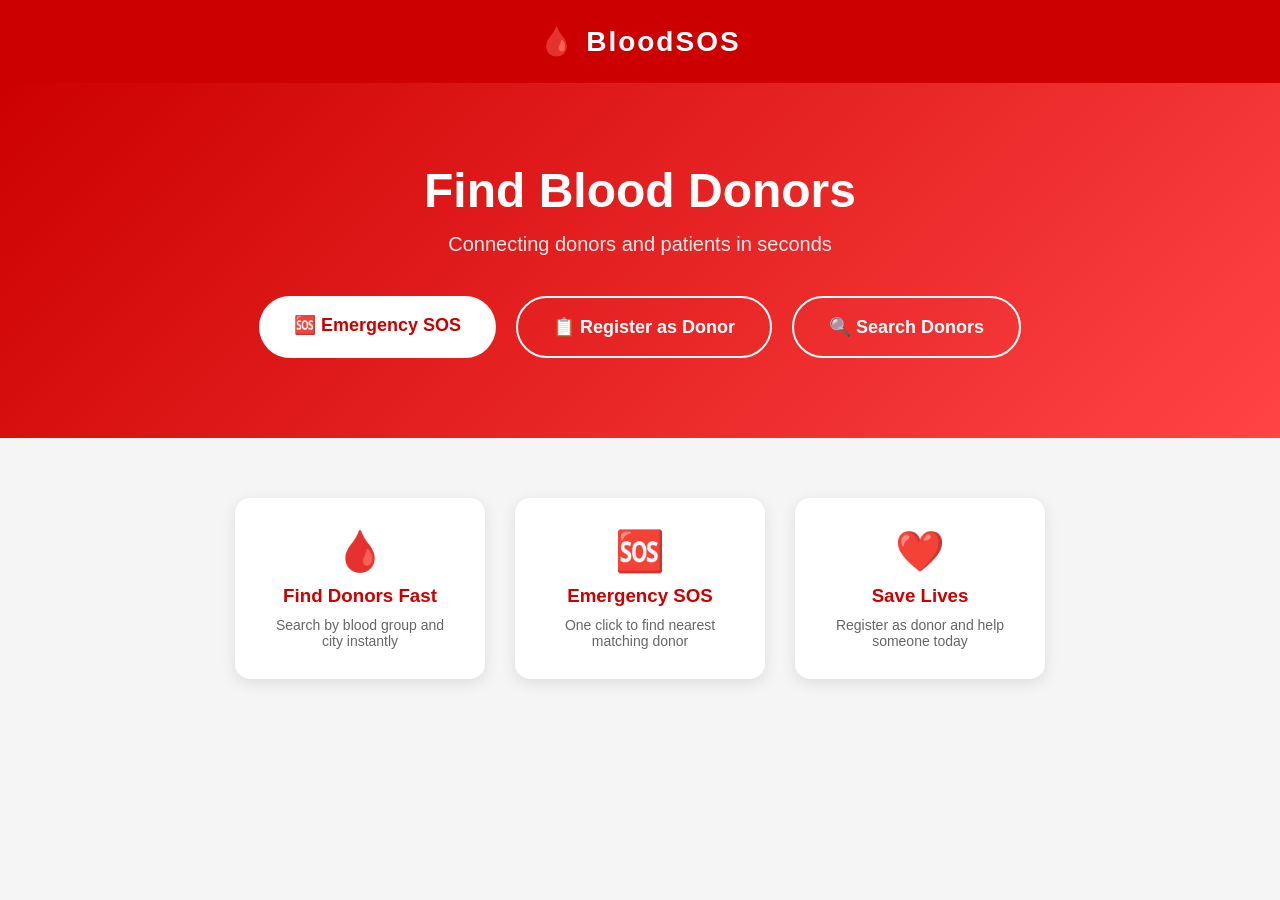
==== index.html @ bf547952 "first commit - BloodSOS app" ====
<!DOCTYPE html>
<html lang="en">
<head>
  <meta charset="UTF-8">
  <meta name="viewport" content="width=device-width, initial-scale=1.0">
  <title>BloodSOS - Emergency Blood Finder</title>
  <link rel="stylesheet" href="style.css">
</head>
<body>

  <!-- Navbar -->
  <nav class="navbar">
    🩸 BloodSOS
  </nav>

  <!-- Hero Section -->
  <div class="hero">
    <h1>Find Blood Donors</h1>
    <p>Connecting donors and patients in seconds</p>

    <!-- 3 Main Buttons -->
    <div class="btn-container">

      <a href="sos.html" class="btn-sos">
        🆘 Emergency SOS
      </a>

      <a href="register.html" class="btn-register">
        📋 Register as Donor
      </a>

      <a href="search.html" class="btn-search">
        🔍 Search Donors
      </a>

    </div>
  </div>

  <!-- Info Section -->
  <div class="info-section">
    <div class="info-card">
      <h2>🩸</h2>
      <h3>Find Donors Fast</h3>
      <p>Search by blood group and city instantly</p>
    </div>
    <div class="info-card">
      <h2>🆘</h2>
      <h3>Emergency SOS</h3>
      <p>One click to find nearest matching donor</p>
    </div>
    <div class="info-card">
      <h2>❤️</h2>
      <h3>Save Lives</h3>
      <p>Register as donor and help someone today</p>
    </div>
  </div>

</body>
</html>
---- style.css ----
* {
  margin: 0;
  padding: 0;
  box-sizing: border-box;
  font-family: 'Segoe UI', sans-serif;
}

body {
  background: #f5f5f5;
}

/* Navbar */
.navbar {
  background: #cc0000;
  color: white;
  padding: 25px 30px;
  font-size: 28px;
  font-weight: bold;
  text-align: center;
  letter-spacing: 2px;
}

/* Hero Section */
.hero {
  background: linear-gradient(135deg, #cc0000, #ff4444);
  color: white;
  text-align: center;
  padding: 80px 20px;
}

.hero h1 {
  font-size: 48px;
  margin-bottom: 15px;
}

.hero p {
  font-size: 20px;
  margin-bottom: 40px;
  opacity: 0.9;
}

/* Buttons */
.btn-container {
  display: flex;
  justify-content: center;
  gap: 20px;
  flex-wrap: wrap;
}

.btn-sos {
  background: white;
  color: #cc0000;
  padding: 18px 35px;
  border-radius: 50px;
  text-decoration: none;
  font-size: 18px;
  font-weight: bold;
  animation: pulse 1.5s infinite;
}

.btn-register {
  background: transparent;
  color: white;
  border: 2px solid white;
  padding: 18px 35px;
  border-radius: 50px;
  text-decoration: none;
  font-size: 18px;
  font-weight: bold;
}

.btn-search {
  background: transparent;
  color: white;
  border: 2px solid white;
  padding: 18px 35px;
  border-radius: 50px;
  text-decoration: none;
  font-size: 18px;
  font-weight: bold;
}

.btn-register:hover, .btn-search:hover {
  background: white;
  color: #cc0000;
}

/* Pulse Animation for SOS */
@keyframes pulse {
  0% { transform: scale(1); }
  50% { transform: scale(1.05); }
  100% { transform: scale(1); }
}

/* Info Section */
.info-section {
  display: flex;
  justify-content: center;
  gap: 30px;
  padding: 60px 20px;
  flex-wrap: wrap;
}

.info-card {
  background: white;
  border-radius: 15px;
  padding: 30px;
  text-align: center;
  width: 250px;
  box-shadow: 0 4px 15px rgba(0,0,0,0.1);
}

.info-card h2 {
  font-size: 40px;
  margin-bottom: 10px;
}

.info-card h3 {
  color: #cc0000;
  margin-bottom: 10px;
}

.info-card p {
  color: #666;
  font-size: 14px;
}

/* Form Styles */
.form-container {
  max-width: 500px;
  margin: 50px auto;
  background: white;
  padding: 40px;
  border-radius: 15px;
  box-shadow: 0 4px 15px rgba(0,0,0,0.1);
}

.form-container h2 {
  text-align: center;
  color: #cc0000;
  margin-bottom: 30px;
  font-size: 28px;
}

.form-group {
  margin-bottom: 20px;
}

.form-group label {
  display: block;
  margin-bottom: 8px;
  font-weight: bold;
  color: #333;
}

.form-group input,
.form-group select {
  width: 100%;
  padding: 12px;
  border: 2px solid #ddd;
  border-radius: 8px;
  font-size: 16px;
  outline: none;
}

.form-group input:focus,
.form-group select:focus {
  border-color: #cc0000;
}

.submit-btn {
  width: 100%;
  padding: 15px;
  background: #cc0000;
  color: white;
  border: none;
  border-radius: 8px;
  font-size: 18px;
  cursor: pointer;
  font-weight: bold;
}

.submit-btn:hover {
  background: #aa0000;
}

/* Donor Card */
.donor-card {
  background: white;
  border-left: 5px solid #cc0000;
  padding: 20px;
  margin: 15px 0;
  border-radius: 8px;
  box-shadow: 0 2px 8px rgba(0,0,0,0.1);
}

.donor-card h3 {
  color: #cc0000;
  margin-bottom: 5px;
}

.donor-card a {
  display: inline-block;
  margin-top: 10px;
  background: #cc0000;
  color: white;
  padding: 8px 20px;
  border-radius: 5px;
  text-decoration: none;
}

/* Back to Home Button */
.back-btn {
  display: block;
  text-align: center;
  margin-top: 15px;
  padding: 15px;
  background: #cc0000;
  color: white;
  border-radius: 8px;
  text-decoration: none;
  font-size: 16px;
  font-weight: bold;
  transition: background 0.3s;
}

.back-btn:hover {
  background: #111;
}

.footer {
  text-align: center;
  padding: 30px;
  color: #888;
  font-size: 14px;
  margin-top: 40px;
  border-top: 1px solid #ddd;
}

/* Toggle Edit Button */
.toggle-edit-btn {
  width: 100%;
  padding: 12px;
  background: white;
  color: #cc0000;
  border: 2px solid #cc0000;
  border-radius: 8px;
  font-size: 15px;
  font-weight: bold;
  cursor: pointer;
  margin-top: 10px;
  transition: all 0.3s;
}

.toggle-edit-btn:hover {
  background: #cc0000;
  color: white;
}
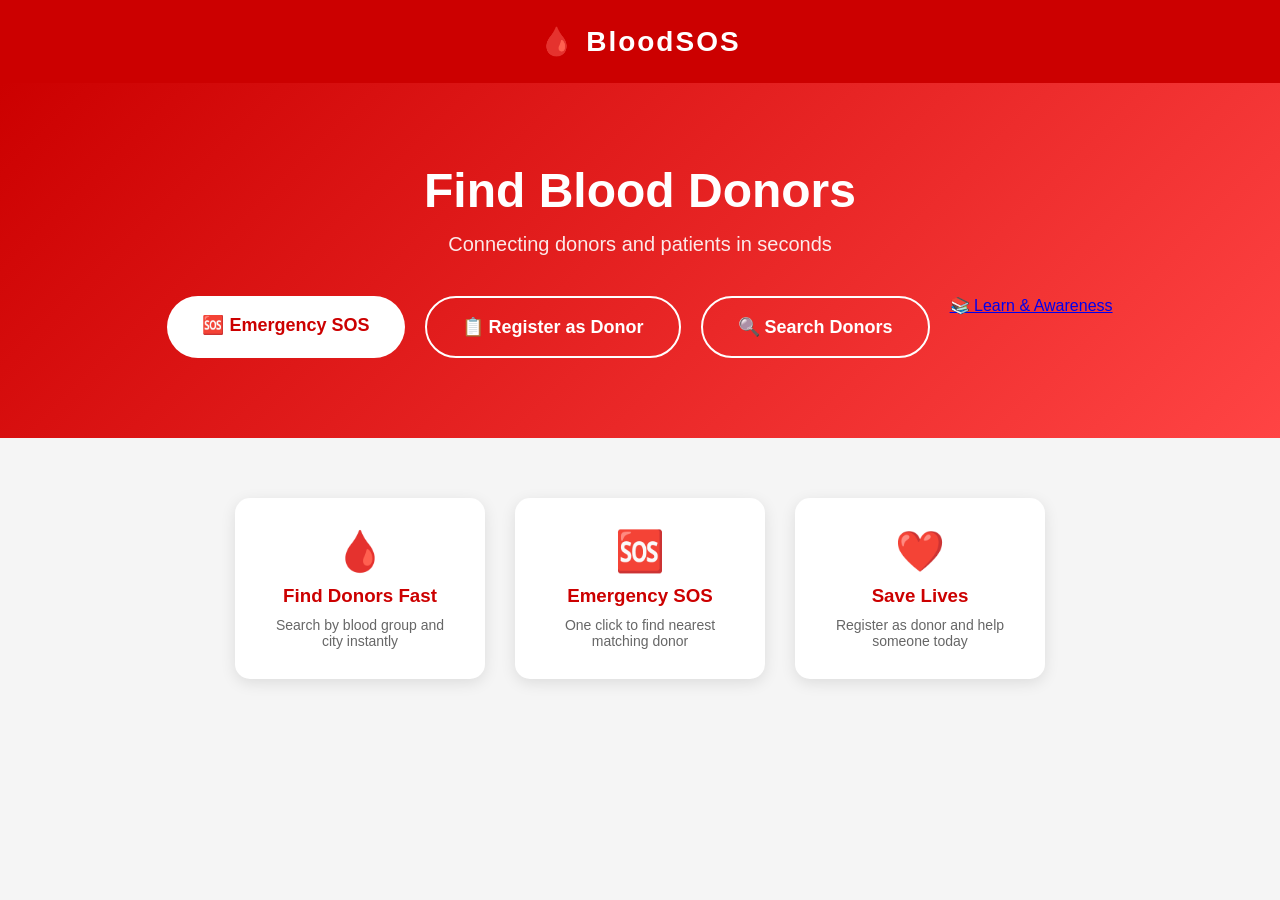
==== commit 4d4ced99: "add education and awareness page" ====
--- a/index.html
+++ b/index.html
@@ -33,6 +33,8 @@
         🔍 Search Donors
       </a>
 
+      <a href="education.html" class="btn">📚 Learn & Awareness</a>
+
     </div>
   </div>
 
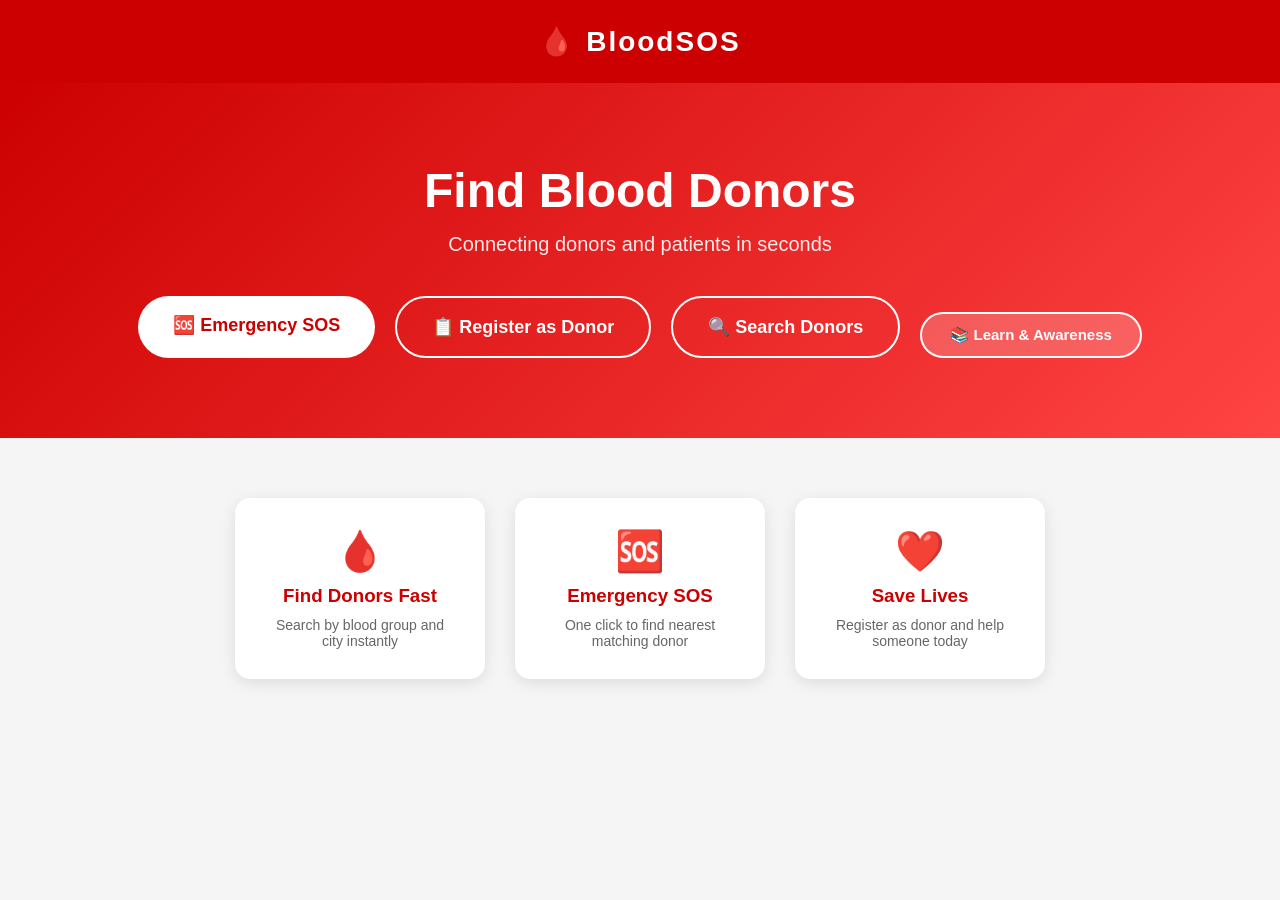
==== commit 12f6f0c3: "fix education button with proper CSS class" ====
--- a/index.html
+++ b/index.html
@@ -33,8 +33,7 @@
         🔍 Search Donors
       </a>
 
-      <a href="education.html" class="btn">📚 Learn & Awareness</a>
-
+      <a href="education.html" class="btn-outline-white">📚 Learn & Awareness</a>
     </div>
   </div>
 
--- a/style.css
+++ b/style.css
@@ -255,4 +255,21 @@
 .toggle-edit-btn:hover {
   background: #cc0000;
   color: white;
+}
+
+.btn-outline-white {
+  display: inline-block;
+  margin-top: 16px;
+  background: rgba(255,255,255,0.2);
+  color: white;
+  border: 2px solid white;
+  padding: 12px 28px;
+  border-radius: 50px;
+  text-decoration: none;
+  font-size: 15px;
+  font-weight: 600;
+}
+.btn-outline-white:hover {
+  background: white;
+  color: #d92b3a;
 }
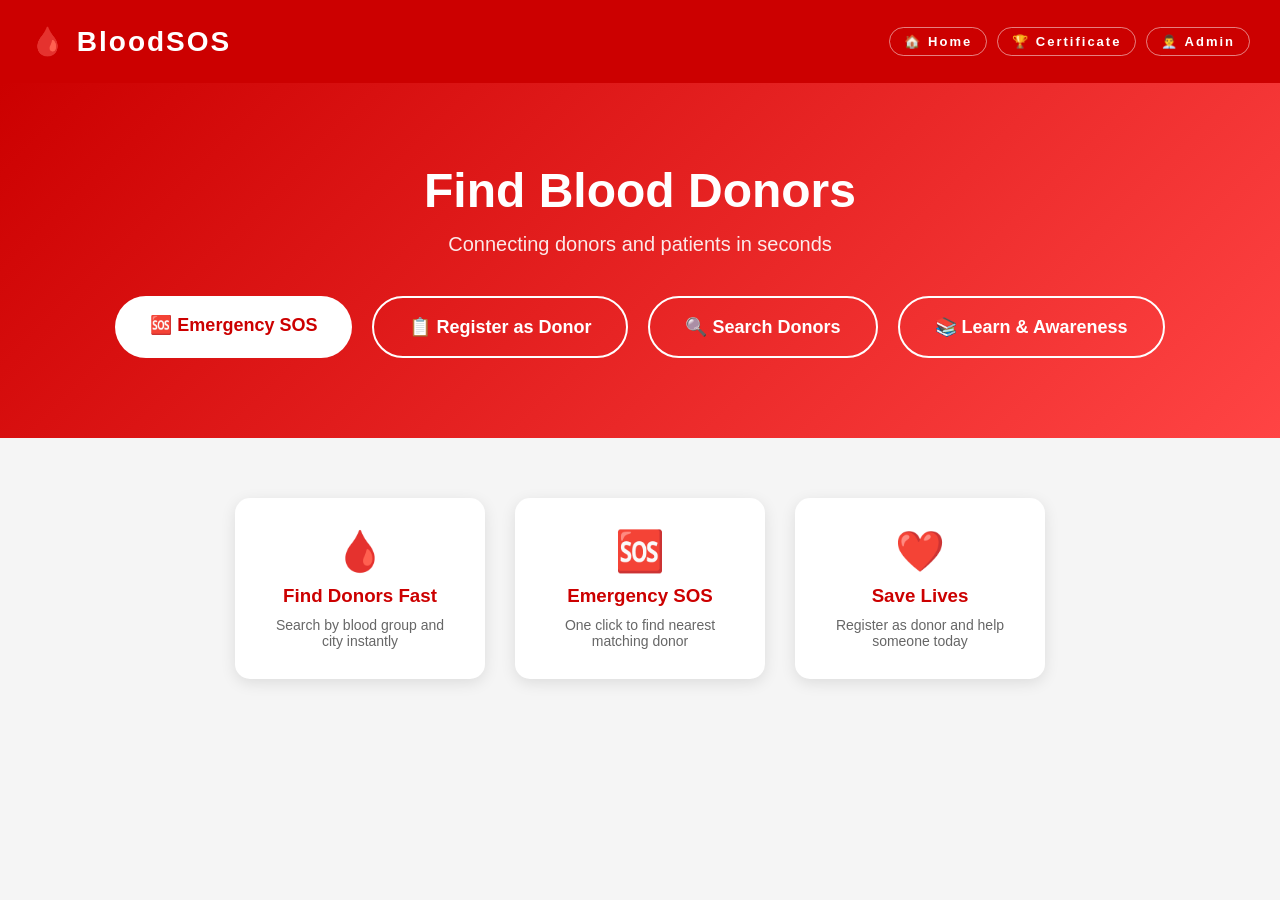
==== commit 11d6d7ab: "feat: add Home, Certificate, Admin navbar buttons" ====
--- a/index.html
+++ b/index.html
@@ -11,6 +11,11 @@
   <!-- Navbar -->
   <nav class="navbar">
     🩸 BloodSOS
+    <div class="navbar-links">
+      <a href="index.html" class="nav-link">🏠 Home</a>
+      <a href="certificate.html" class="nav-link">🏆 Certificate</a>
+      <a href="admin.html" class="nav-link">👨‍💼 Admin</a>
+    </div>
   </nav>
 
   <!-- Hero Section -->
--- a/style.css
+++ b/style.css
@@ -83,6 +83,24 @@
 .btn-register:hover, .btn-search:hover {
   background: white;
   color: #cc0000;
+}
+
+.btn-outline-white {
+  display: inline-block;
+  margin-top: 0;
+  background: transparent;
+  color: white;
+  border: 2px solid white;
+  padding: 18px 35px;
+  border-radius: 50px;
+  text-decoration: none;
+  font-size: 18px;
+  font-weight: bold;
+}
+
+.btn-outline-white:hover {
+  background: white;
+  color: #d92b3a;
 }
 
 /* Pulse Animation for SOS */
@@ -257,19 +275,296 @@
   color: white;
 }
 
-.btn-outline-white {
+/* ── CERTIFICATE PAGE ── */
+.cert-container {
+  max-width: 520px;
+  margin: 40px auto;
+  padding: 0 20px;
+}
+
+.cert-form {
+  background: white;
+  border-radius: 16px;
+  padding: 32px;
+  border: 1px solid #e8e2de;
+  margin-bottom: 28px;
+}
+
+.cert-form h2 {
+  color: #d92b3a;
+  font-size: 22px;
+  margin-bottom: 6px;
+  text-align: center;
+}
+
+.cert-form p {
+  color: #888;
+  font-size: 13px;
+  text-align: center;
+  margin-bottom: 24px;
+}
+
+.cert-preview-wrap {
+  display: none;
+  margin-bottom: 28px;
+}
+
+#certificate {
+  background: white;
+  border: 12px solid #d92b3a;
+  border-radius: 12px;
+  padding: 40px 36px;
+  text-align: center;
+  position: relative;
+  font-family: Georgia, serif;
+  box-shadow: 0 8px 32px rgba(0,0,0,0.12);
+}
+
+#certificate::before {
+  content: '';
+  position: absolute;
+  inset: 6px;
+  border: 2px solid #ffd6d9;
+  border-radius: 6px;
+  pointer-events: none;
+}
+
+.cert-logo {
+  font-size: 42px;
+  margin-bottom: 4px;
+}
+
+.cert-brand {
+  font-size: 22px;
+  font-weight: 800;
+  color: #d92b3a;
+  font-family: 'Segoe UI', sans-serif;
+  letter-spacing: 1px;
+  margin-bottom: 20px;
+}
+
+.cert-title {
+  font-size: 13px;
+  text-transform: uppercase;
+  letter-spacing: 3px;
+  color: #888;
+  margin-bottom: 8px;
+}
+
+.cert-heading {
+  font-size: 28px;
+  font-weight: 700;
+  color: #1a1210;
+  margin-bottom: 20px;
+  line-height: 1.2;
+}
+
+.cert-presented {
+  font-size: 13px;
+  color: #888;
+  margin-bottom: 8px;
+  font-style: italic;
+}
+
+.cert-name {
+  font-size: 34px;
+  font-weight: 700;
+  color: #d92b3a;
+  border-bottom: 2px solid #ffd6d9;
+  padding-bottom: 8px;
+  margin-bottom: 20px;
+  font-family: Georgia, serif;
+}
+
+.cert-body {
+  font-size: 14px;
+  color: #444;
+  line-height: 1.7;
+  margin-bottom: 20px;
+  max-width: 340px;
+  margin-left: auto;
+  margin-right: auto;
+}
+
+.cert-body strong {
+  color: #d92b3a;
+}
+
+.cert-badge {
   display: inline-block;
+  background: #fff0f1;
+  border: 2px solid #d92b3a;
+  color: #d92b3a;
+  padding: 8px 24px;
+  border-radius: 30px;
+  font-size: 15px;
+  font-weight: 700;
+  margin-bottom: 24px;
+  font-family: 'Segoe UI', sans-serif;
+}
+
+.cert-footer {
+  display: flex;
+  justify-content: space-between;
+  align-items: flex-end;
+  margin-top: 24px;
+  padding-top: 16px;
+  border-top: 1px solid #f0ebe8;
+}
+
+.cert-sig {
+  text-align: center;
+}
+
+.cert-sig-line {
+  width: 100px;
+  border-bottom: 1.5px solid #333;
+  margin-bottom: 4px;
+}
+
+.cert-sig p {
+  font-size: 11px;
+  color: #888;
+}
+
+.cert-date-box {
+  text-align: center;
+}
+
+.cert-date-box .date-val {
+  font-size: 13px;
+  font-weight: 700;
+  color: #1a1210;
+}
+
+.cert-date-box p {
+  font-size: 11px;
+  color: #888;
+}
+
+.cert-watermark {
+  position: absolute;
+  bottom: 50px;
+  left: 50%;
+  transform: translateX(-50%);
+  font-size: 80px;
+  opacity: 0.04;
+  pointer-events: none;
+  font-weight: 900;
+  color: #d92b3a;
+  white-space: nowrap;
+}
+
+.cert-id {
+  font-size: 10px;
+  color: #ccc;
+  margin-top: 12px;
+}
+
+.download-btn {
+  width: 100%;
+  padding: 14px;
+  background: #d92b3a;
+  color: white;
+  border: none;
+  border-radius: 10px;
+  font-size: 16px;
+  font-weight: 700;
+  cursor: pointer;
   margin-top: 16px;
+  font-family: inherit;
+  transition: background 0.2s;
+}
+
+.download-btn:hover {
+  background: #a81e2a;
+}
+
+.share-row {
+  display: flex;
+  gap: 10px;
+  margin-top: 10px;
+}
+
+.share-btn {
+  flex: 1;
+  padding: 11px;
+  border-radius: 10px;
+  border: none;
+  font-size: 14px;
+  font-weight: 700;
+  cursor: pointer;
+  font-family: inherit;
+}
+
+.share-wa {
+  background: #25d366;
+  color: white;
+}
+
+.back-link {
+  display: block;
+  text-align: center;
+  margin-top: 16px;
+  color: #d92b3a;
+  font-size: 14px;
+  text-decoration: none;
+  font-weight: 600;
+}
+
+.cert-footer {
+  display: flex;
+  justify-content: center;
+  padding-top: 16px;
+  border-top: 1px dashed #e8e2de;
+}
+
+.cert-date-box {
+  text-align: center;
+}
+
+.cert-date-box p {
+  font-size: 11px;
+  color: #999;
+  margin-top: 4px;
+}
+
+.date-val {
+  font-size: 14px;
+  font-weight: 700;
+  color: #1a1210;
+}
+
+.navbar {
+  display: flex;
+  align-items: center;
+  justify-content: space-between;
+}
+
+.navbar-links {
+  display: flex;
+  gap: 10px;
+}
+
+.nav-link {
+  color: white;
+  text-decoration: none;
+  font-size: 13px;
+  font-weight: 600;
+  padding: 6px 14px;
+  border-radius: 20px;
+  border: 1.5px solid rgba(255,255,255,0.5);
+  transition: all 0.2s;
+}
+
+.nav-link:hover {
   background: rgba(255,255,255,0.2);
-  color: white;
-  border: 2px solid white;
-  padding: 12px 28px;
-  border-radius: 50px;
-  text-decoration: none;
-  font-size: 15px;
-  font-weight: 600;
-}
-.btn-outline-white:hover {
-  background: white;
-  color: #d92b3a;
+  border-color: white;
+}
+
+@media (max-width: 480px) {
+  .nav-link {
+    font-size: 11px;
+    padding: 5px 10px;
+  }
 }
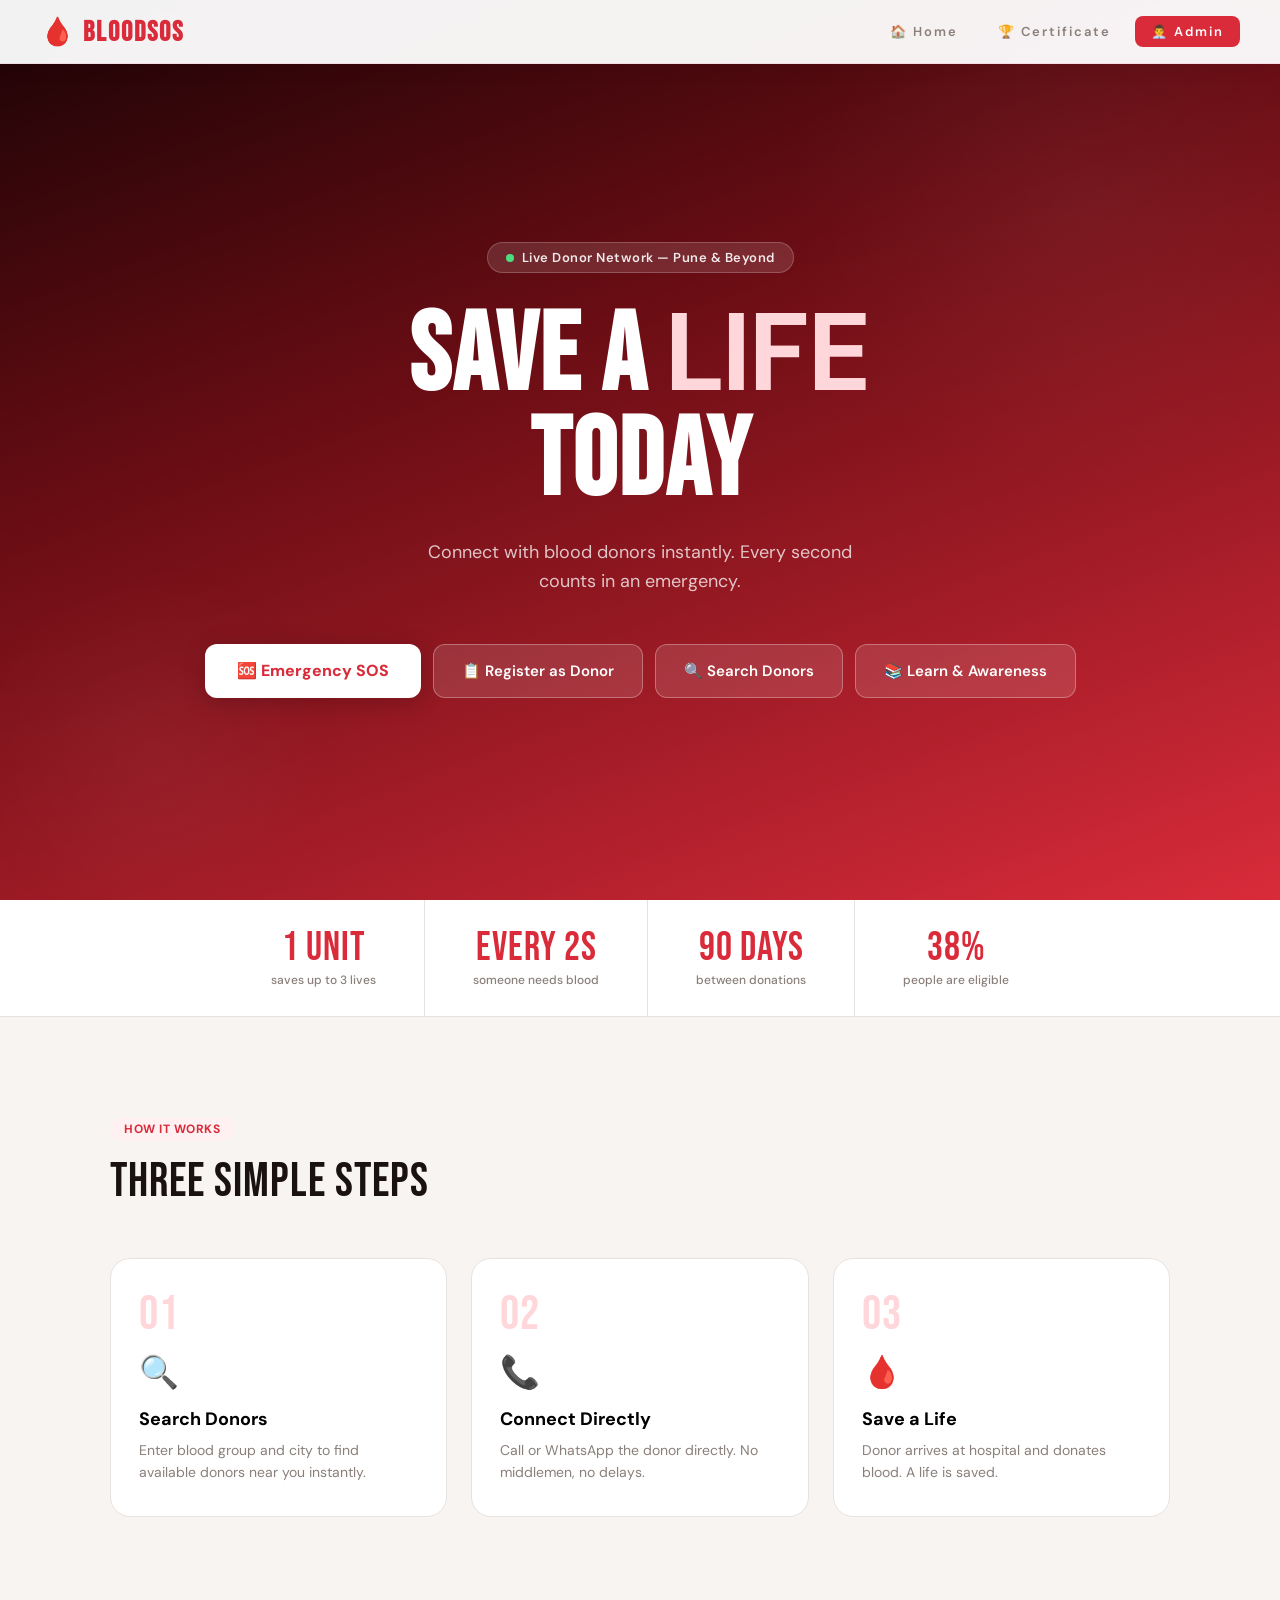
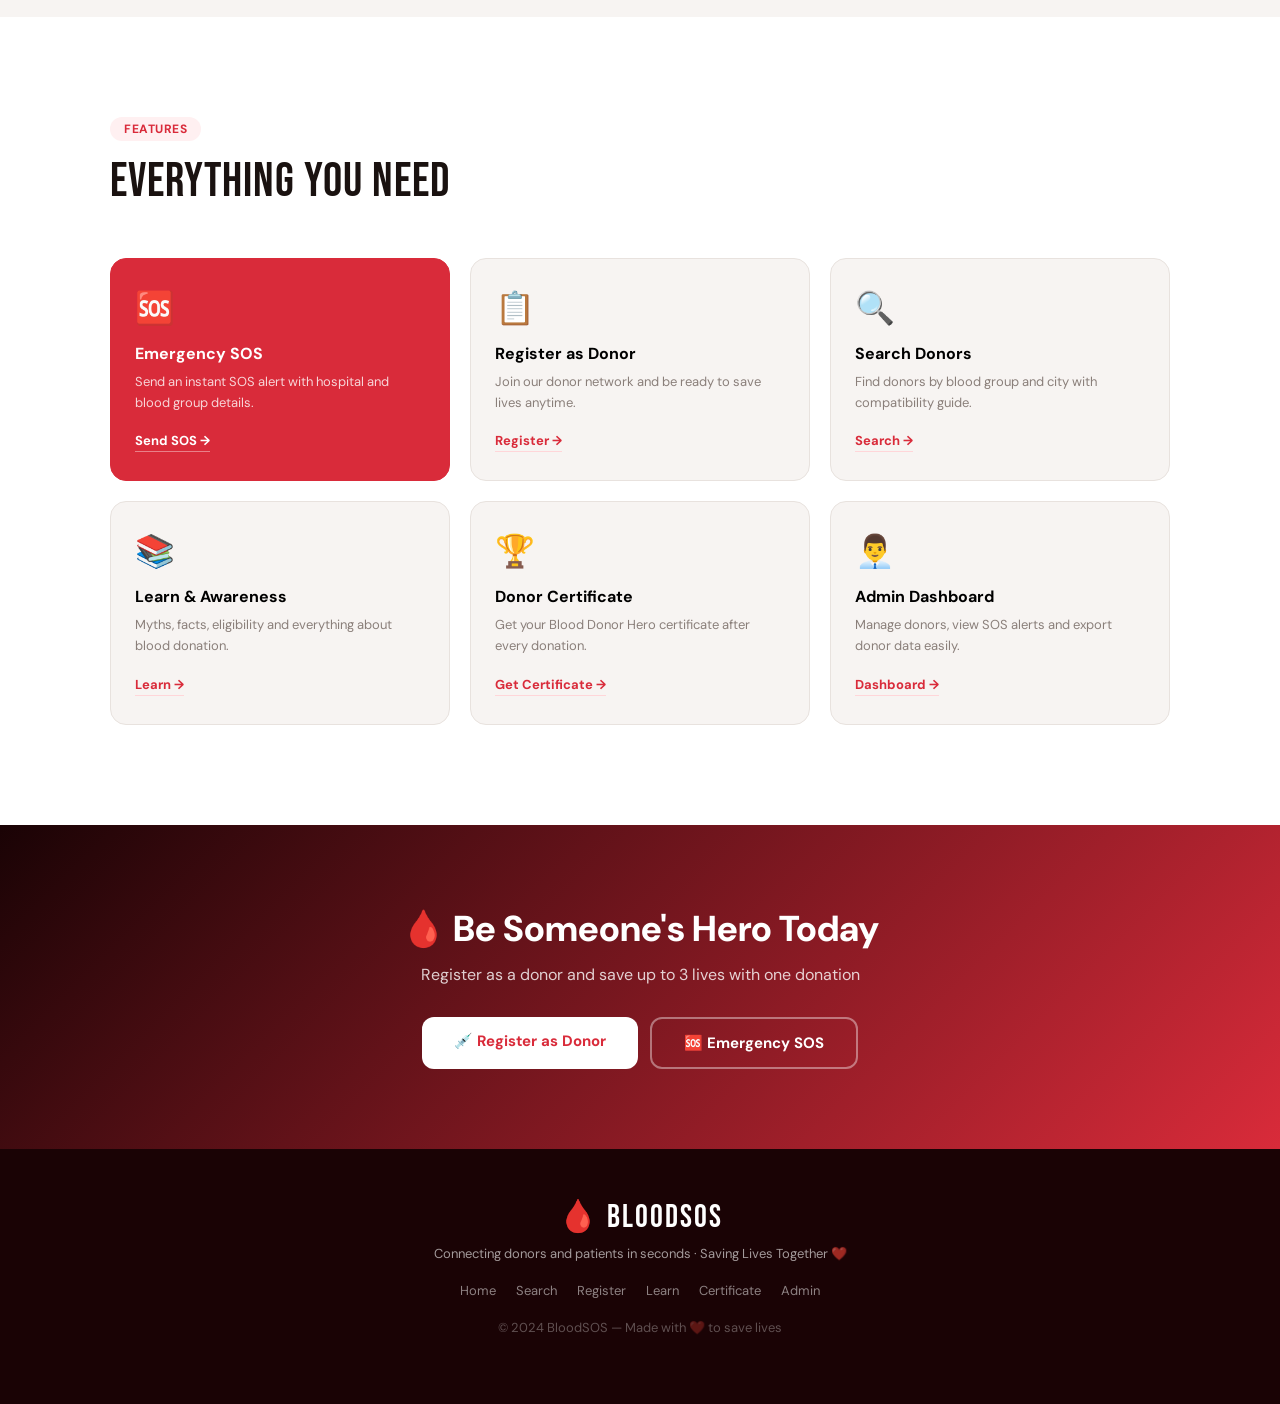
==== commit 3280c39e: "update style.css with new landing page styles" ====
--- a/index.html
+++ b/index.html
@@ -5,61 +5,153 @@
   <meta name="viewport" content="width=device-width, initial-scale=1.0">
   <title>BloodSOS - Emergency Blood Finder</title>
   <link rel="stylesheet" href="style.css">
+  <link href="https://fonts.googleapis.com/css2?family=Bebas+Neue&family=DM+Sans:wght@300;400;500;600;700&display=swap" rel="stylesheet">
 </head>
 <body>
 
-  <!-- Navbar -->
+  <!-- NAVBAR -->
   <nav class="navbar">
-    🩸 BloodSOS
+    <div class="navbar-brand">🩸 BloodSOS</div>
     <div class="navbar-links">
       <a href="index.html" class="nav-link">🏠 Home</a>
       <a href="certificate.html" class="nav-link">🏆 Certificate</a>
-      <a href="admin.html" class="nav-link">👨‍💼 Admin</a>
+      <a href="admin.html" class="nav-link admin">👨‍💼 Admin</a>
     </div>
   </nav>
 
-  <!-- Hero Section -->
+  <!-- HERO -->
   <div class="hero">
-    <h1>Find Blood Donors</h1>
-    <p>Connecting donors and patients in seconds</p>
-
-    <!-- 3 Main Buttons -->
+    <div class="hero-tag"><span></span> Live Donor Network — Pune & Beyond</div>
+    <h1>SAVE A <span>LIFE</span><br>TODAY</h1>
+    <p class="hero-sub">Connect with blood donors instantly. Every second counts in an emergency.</p>
     <div class="btn-container">
-
-      <a href="sos.html" class="btn-sos">
-        🆘 Emergency SOS
-      </a>
-
-      <a href="register.html" class="btn-register">
-        📋 Register as Donor
-      </a>
-
-      <a href="search.html" class="btn-search">
-        🔍 Search Donors
-      </a>
-
+      <a href="sos.html" class="btn-sos">🆘 Emergency SOS</a>
+      <a href="register.html" class="btn-register">📋 Register as Donor</a>
+      <a href="search.html" class="btn-search">🔍 Search Donors</a>
       <a href="education.html" class="btn-outline-white">📚 Learn & Awareness</a>
     </div>
   </div>
 
-  <!-- Info Section -->
-  <div class="info-section">
-    <div class="info-card">
-      <h2>🩸</h2>
-      <h3>Find Donors Fast</h3>
-      <p>Search by blood group and city instantly</p>
+  <!-- STATS BAR -->
+  <div class="stats-bar">
+    <div class="stat-item">
+      <div class="stat-num">1 Unit</div>
+      <div class="stat-lbl">saves up to 3 lives</div>
     </div>
-    <div class="info-card">
-      <h2>🆘</h2>
-      <h3>Emergency SOS</h3>
-      <p>One click to find nearest matching donor</p>
+    <div class="stat-item">
+      <div class="stat-num">Every 2s</div>
+      <div class="stat-lbl">someone needs blood</div>
     </div>
-    <div class="info-card">
-      <h2>❤️</h2>
-      <h3>Save Lives</h3>
-      <p>Register as donor and help someone today</p>
+    <div class="stat-item">
+      <div class="stat-num">90 Days</div>
+      <div class="stat-lbl">between donations</div>
+    </div>
+    <div class="stat-item">
+      <div class="stat-num">38%</div>
+      <div class="stat-lbl">people are eligible</div>
     </div>
   </div>
 
+  <!-- HOW IT WORKS -->
+  <div class="how-section">
+    <div class="section">
+      <div class="section-tag">How It Works</div>
+      <div class="section-title">THREE SIMPLE STEPS</div>
+      <div class="steps-grid">
+        <div class="step-card">
+          <div class="step-num">01</div>
+          <div class="step-icon">🔍</div>
+          <h3>Search Donors</h3>
+          <p>Enter blood group and city to find available donors near you instantly.</p>
+        </div>
+        <div class="step-card">
+          <div class="step-num">02</div>
+          <div class="step-icon">📞</div>
+          <h3>Connect Directly</h3>
+          <p>Call or WhatsApp the donor directly. No middlemen, no delays.</p>
+        </div>
+        <div class="step-card">
+          <div class="step-num">03</div>
+          <div class="step-icon">🩸</div>
+          <h3>Save a Life</h3>
+          <p>Donor arrives at hospital and donates blood. A life is saved.</p>
+        </div>
+      </div>
+    </div>
+  </div>
+
+  <!-- FEATURES -->
+  <div class="features-section">
+    <div class="section">
+      <div class="section-tag">Features</div>
+      <div class="section-title">EVERYTHING YOU NEED</div>
+      <div class="features-grid">
+        <div class="feature-card red">
+          <div class="feature-icon">🆘</div>
+          <h3>Emergency SOS</h3>
+          <p>Send an instant SOS alert with hospital and blood group details.</p>
+          <a href="sos.html" class="feature-link">Send SOS →</a>
+        </div>
+        <div class="feature-card">
+          <div class="feature-icon">📋</div>
+          <h3>Register as Donor</h3>
+          <p>Join our donor network and be ready to save lives anytime.</p>
+          <a href="register.html" class="feature-link">Register →</a>
+        </div>
+        <div class="feature-card">
+          <div class="feature-icon">🔍</div>
+          <h3>Search Donors</h3>
+          <p>Find donors by blood group and city with compatibility guide.</p>
+          <a href="search.html" class="feature-link">Search →</a>
+        </div>
+        <div class="feature-card">
+          <div class="feature-icon">📚</div>
+          <h3>Learn & Awareness</h3>
+          <p>Myths, facts, eligibility and everything about blood donation.</p>
+          <a href="education.html" class="feature-link">Learn →</a>
+        </div>
+        <div class="feature-card">
+          <div class="feature-icon">🏆</div>
+          <h3>Donor Certificate</h3>
+          <p>Get your Blood Donor Hero certificate after every donation.</p>
+          <a href="certificate.html" class="feature-link">Get Certificate →</a>
+        </div>
+        <div class="feature-card">
+          <div class="feature-icon">👨‍💼</div>
+          <h3>Admin Dashboard</h3>
+          <p>Manage donors, view SOS alerts and export donor data easily.</p>
+          <a href="admin.html" class="feature-link">Dashboard →</a>
+        </div>
+      </div>
+    </div>
+  </div>
+
+  <!-- CTA -->
+  <div class="cta-section">
+    <div class="cta-inner">
+      <h2>🩸 Be Someone's Hero Today</h2>
+      <p>Register as a donor and save up to 3 lives with one donation</p>
+      <div class="cta-btns">
+        <a href="register.html" class="cta-btn-white">💉 Register as Donor</a>
+        <a href="sos.html" class="cta-btn-outline">🆘 Emergency SOS</a>
+      </div>
+    </div>
+  </div>
+
+  <!-- FOOTER -->
+  <footer class="main-footer">
+    <div class="footer-brand">🩸 BloodSOS</div>
+    <p>Connecting donors and patients in seconds · Saving Lives Together ❤️</p>
+    <div class="footer-links">
+      <a href="index.html">Home</a>
+      <a href="search.html">Search</a>
+      <a href="register.html">Register</a>
+      <a href="education.html">Learn</a>
+      <a href="certificate.html">Certificate</a>
+      <a href="admin.html">Admin</a>
+    </div>
+    <p class="footer-copy">© 2024 BloodSOS — Made with ❤️ to save lives</p>
+  </footer>
+
 </body>
 </html>
--- a/style.css
+++ b/style.css
@@ -2,151 +2,550 @@
   margin: 0;
   padding: 0;
   box-sizing: border-box;
-  font-family: 'Segoe UI', sans-serif;
+  font-family: 'DM Sans', 'Segoe UI', sans-serif;
+}
+
+:root {
+  --red: #d92b3a;
+  --red-dark: #a81e2a;
+  --red-light: #fff0f1;
+  --red-mid: #ffd6d9;
+  --bg: #f7f4f2;
+  --border: #e8e2de;
+  --text: #1a1210;
+  --muted: #8a7f7a;
 }
 
 body {
   background: #f5f5f5;
-}
-
-/* Navbar */
+  overflow-x: hidden;
+}
+
+/* ── NAVBAR ── */
 .navbar {
-  background: #cc0000;
-  color: white;
-  padding: 25px 30px;
+  position: fixed;
+  top: 0;
+  left: 0;
+  right: 0;
+  z-index: 100;
+  display: flex;
+  align-items: center;
+  justify-content: space-between;
+  padding: 0 40px;
+  height: 64px;
+  background: rgba(255,255,255,0.95);
+  backdrop-filter: blur(12px);
+  border-bottom: 1px solid rgba(217,43,58,0.1);
+  box-shadow: 0 2px 20px rgba(0,0,0,0.06);
   font-size: 28px;
   font-weight: bold;
-  text-align: center;
   letter-spacing: 2px;
-}
-
-/* Hero Section */
+  color: var(--red);
+}
+
+.navbar-brand {
+  font-family: 'Bebas Neue', 'Segoe UI', sans-serif;
+  font-size: 28px;
+  letter-spacing: 2px;
+  color: var(--red);
+  display: flex;
+  align-items: center;
+  gap: 8px;
+}
+
+.navbar-links {
+  display: flex;
+  align-items: center;
+  gap: 8px;
+}
+
+.nav-link {
+  padding: 7px 16px;
+  border-radius: 8px;
+  text-decoration: none;
+  font-size: 13px;
+  font-weight: 600;
+  color: var(--muted);
+  transition: all 0.2s;
+  border: none;
+}
+
+.nav-link:hover {
+  background: var(--red-light);
+  color: var(--red);
+}
+
+.nav-link.admin {
+  background: var(--red);
+  color: white;
+}
+
+.nav-link.admin:hover {
+  background: var(--red-dark);
+  color: white;
+}
+
+/* ── HERO ── */
 .hero {
-  background: linear-gradient(135deg, #cc0000, #ff4444);
-  color: white;
-  text-align: center;
-  padding: 80px 20px;
+  min-height: 100vh;
+  background: linear-gradient(160deg, #1a0305 0%, #6b0d14 40%, #d92b3a 100%);
+  display: flex;
+  flex-direction: column;
+  align-items: center;
+  justify-content: center;
+  text-align: center;
+  padding: 100px 20px 60px;
+  position: relative;
+  overflow: hidden;
+}
+
+.hero::before {
+  content: '';
+  position: absolute;
+  width: 600px;
+  height: 600px;
+  background: radial-gradient(circle, rgba(255,255,255,0.04) 0%, transparent 70%);
+  top: -100px;
+  right: -100px;
+  border-radius: 50%;
+  animation: float 8s ease-in-out infinite;
+}
+
+.hero::after {
+  content: '';
+  position: absolute;
+  width: 400px;
+  height: 400px;
+  background: radial-gradient(circle, rgba(255,255,255,0.03) 0%, transparent 70%);
+  bottom: -50px;
+  left: -50px;
+  border-radius: 50%;
+  animation: float 6s ease-in-out infinite reverse;
+}
+
+@keyframes float {
+  0%, 100% { transform: translateY(0px) scale(1); }
+  50% { transform: translateY(-30px) scale(1.05); }
+}
+
+.hero-tag {
+  display: inline-flex;
+  align-items: center;
+  gap: 8px;
+  background: rgba(255,255,255,0.12);
+  color: rgba(255,255,255,0.9);
+  padding: 6px 18px;
+  border-radius: 30px;
+  font-size: 13px;
+  font-weight: 600;
+  border: 1px solid rgba(255,255,255,0.2);
+  margin-bottom: 28px;
+  letter-spacing: 0.5px;
+  animation: fadeUp 0.6s ease both;
+}
+
+.hero-tag span {
+  width: 8px;
+  height: 8px;
+  background: #4ade80;
+  border-radius: 50%;
+  animation: pulse-dot 1.5s infinite;
+  display: inline-block;
+}
+
+@keyframes pulse-dot {
+  0%, 100% { opacity: 1; transform: scale(1); }
+  50% { opacity: 0.6; transform: scale(1.3); }
 }
 
 .hero h1 {
-  font-size: 48px;
-  margin-bottom: 15px;
-}
-
-.hero p {
-  font-size: 20px;
-  margin-bottom: 40px;
-  opacity: 0.9;
-}
-
-/* Buttons */
+  font-family: 'Bebas Neue', 'Segoe UI', sans-serif;
+  font-size: clamp(56px, 10vw, 110px);
+  color: white;
+  line-height: 0.95;
+  letter-spacing: 2px;
+  margin-bottom: 24px;
+  animation: fadeUp 0.7s ease 0.1s both;
+}
+
+.hero h1 span {
+  color: #ffd6d9;
+}
+
+.hero-sub {
+  font-size: 18px;
+  color: rgba(255,255,255,0.75);
+  max-width: 480px;
+  line-height: 1.6;
+  margin-bottom: 48px;
+  font-weight: 400;
+  animation: fadeUp 0.7s ease 0.2s both;
+}
+
+@keyframes fadeUp {
+  from { opacity: 0; transform: translateY(24px); }
+  to { opacity: 1; transform: translateY(0); }
+}
+
+/* ── HERO BUTTONS ── */
 .btn-container {
   display: flex;
+  flex-wrap: wrap;
   justify-content: center;
-  gap: 20px;
-  flex-wrap: wrap;
+  gap: 12px;
+  animation: fadeUp 0.7s ease 0.3s both;
 }
 
 .btn-sos {
+  display: inline-flex;
+  align-items: center;
+  gap: 8px;
   background: white;
-  color: #cc0000;
-  padding: 18px 35px;
-  border-radius: 50px;
+  color: var(--red);
+  padding: 16px 32px;
+  border-radius: 12px;
   text-decoration: none;
-  font-size: 18px;
-  font-weight: bold;
-  animation: pulse 1.5s infinite;
-}
-
-.btn-register {
-  background: transparent;
-  color: white;
-  border: 2px solid white;
-  padding: 18px 35px;
-  border-radius: 50px;
+  font-size: 16px;
+  font-weight: 800;
+  box-shadow: 0 4px 24px rgba(0,0,0,0.2);
+  animation: pulse-btn 2s infinite;
+  transition: transform 0.2s;
+}
+
+.btn-sos:hover {
+  transform: translateY(-2px);
+}
+
+@keyframes pulse-btn {
+  0%, 100% { box-shadow: 0 4px 24px rgba(0,0,0,0.2); }
+  50% { box-shadow: 0 4px 32px rgba(255,255,255,0.4); }
+}
+
+.btn-register,
+.btn-search,
+.btn-outline-white {
+  display: inline-flex;
+  align-items: center;
+  gap: 8px;
+  background: rgba(255,255,255,0.12);
+  color: white;
+  border: 1.5px solid rgba(255,255,255,0.3);
+  padding: 16px 28px;
+  border-radius: 12px;
   text-decoration: none;
-  font-size: 18px;
-  font-weight: bold;
-}
-
-.btn-search {
-  background: transparent;
-  color: white;
-  border: 2px solid white;
-  padding: 18px 35px;
-  border-radius: 50px;
-  text-decoration: none;
-  font-size: 18px;
-  font-weight: bold;
-}
-
-.btn-register:hover, .btn-search:hover {
+  font-size: 15px;
+  font-weight: 600;
+  transition: all 0.2s;
+  backdrop-filter: blur(8px);
+}
+
+.btn-register:hover,
+.btn-search:hover,
+.btn-outline-white:hover {
+  background: rgba(255,255,255,0.22);
+  border-color: rgba(255,255,255,0.6);
+  transform: translateY(-2px);
+}
+
+/* ── STATS BAR ── */
+.stats-bar {
   background: white;
-  color: #cc0000;
-}
-
-.btn-outline-white {
-  display: inline-block;
-  margin-top: 0;
-  background: transparent;
-  color: white;
-  border: 2px solid white;
-  padding: 18px 35px;
-  border-radius: 50px;
-  text-decoration: none;
-  font-size: 18px;
-  font-weight: bold;
-}
-
-.btn-outline-white:hover {
-  background: white;
-  color: #d92b3a;
-}
-
-/* Pulse Animation for SOS */
-@keyframes pulse {
-  0% { transform: scale(1); }
-  50% { transform: scale(1.05); }
-  100% { transform: scale(1); }
-}
-
-/* Info Section */
-.info-section {
   display: flex;
   justify-content: center;
-  gap: 30px;
-  padding: 60px 20px;
   flex-wrap: wrap;
-}
-
-.info-card {
+  border-bottom: 1px solid var(--border);
+  box-shadow: 0 4px 24px rgba(0,0,0,0.06);
+}
+
+.stat-item {
+  text-align: center;
+  padding: 28px 48px;
+  border-right: 1px solid var(--border);
+}
+
+.stat-item:last-child {
+  border-right: none;
+}
+
+.stat-num {
+  font-family: 'Bebas Neue', 'Segoe UI', sans-serif;
+  font-size: 40px;
+  color: var(--red);
+  letter-spacing: 1px;
+  line-height: 1;
+}
+
+.stat-lbl {
+  font-size: 12px;
+  color: var(--muted);
+  margin-top: 4px;
+  font-weight: 500;
+}
+
+/* ── HOW IT WORKS ── */
+.how-section {
+  background: var(--bg);
+  padding: 20px 0;
+}
+
+.section {
+  padding: 80px 20px;
+  max-width: 1100px;
+  margin: 0 auto;
+}
+
+.section-tag {
+  display: inline-block;
+  background: var(--red-light);
+  color: var(--red);
+  padding: 4px 14px;
+  border-radius: 20px;
+  font-size: 12px;
+  font-weight: 700;
+  letter-spacing: 0.5px;
+  margin-bottom: 12px;
+  text-transform: uppercase;
+}
+
+.section-title {
+  font-family: 'Bebas Neue', 'Segoe UI', sans-serif;
+  font-size: 48px;
+  letter-spacing: 1px;
+  margin-bottom: 48px;
+  color: var(--text);
+}
+
+.steps-grid {
+  display: grid;
+  grid-template-columns: repeat(3, 1fr);
+  gap: 24px;
+}
+
+.step-card {
   background: white;
-  border-radius: 15px;
-  padding: 30px;
-  text-align: center;
-  width: 250px;
-  box-shadow: 0 4px 15px rgba(0,0,0,0.1);
-}
-
-.info-card h2 {
-  font-size: 40px;
-  margin-bottom: 10px;
-}
-
-.info-card h3 {
-  color: #cc0000;
-  margin-bottom: 10px;
-}
-
-.info-card p {
-  color: #666;
+  border-radius: 20px;
+  padding: 32px 28px;
+  border: 1px solid var(--border);
+  transition: transform 0.2s, box-shadow 0.2s;
+}
+
+.step-card:hover {
+  transform: translateY(-4px);
+  box-shadow: 0 12px 32px rgba(0,0,0,0.08);
+}
+
+.step-num {
+  font-family: 'Bebas Neue', 'Segoe UI', sans-serif;
+  font-size: 48px;
+  color: var(--red-mid);
+  line-height: 1;
+  margin-bottom: 12px;
+  letter-spacing: 1px;
+}
+
+.step-icon {
+  font-size: 32px;
+  margin-bottom: 14px;
+}
+
+.step-card h3 {
+  font-size: 18px;
+  font-weight: 700;
+  margin-bottom: 8px;
+}
+
+.step-card p {
   font-size: 14px;
-}
-
-/* Form Styles */
+  color: var(--muted);
+  line-height: 1.6;
+}
+
+/* ── FEATURES ── */
+.features-section {
+  background: white;
+  padding: 20px 0;
+}
+
+.features-grid {
+  display: grid;
+  grid-template-columns: repeat(3, 1fr);
+  gap: 20px;
+}
+
+.feature-card {
+  background: var(--bg);
+  border-radius: 16px;
+  padding: 28px 24px;
+  border: 1px solid var(--border);
+  transition: transform 0.2s, box-shadow 0.2s;
+}
+
+.feature-card:hover {
+  transform: translateY(-3px);
+  box-shadow: 0 8px 24px rgba(0,0,0,0.08);
+}
+
+.feature-card.red {
+  background: var(--red);
+  color: white;
+  border-color: var(--red);
+}
+
+.feature-card.red p {
+  color: rgba(255,255,255,0.8);
+}
+
+.feature-card.red .feature-link {
+  color: white;
+  border-color: rgba(255,255,255,0.4);
+}
+
+.feature-icon {
+  font-size: 32px;
+  margin-bottom: 14px;
+}
+
+.feature-card h3 {
+  font-size: 16px;
+  font-weight: 700;
+  margin-bottom: 8px;
+}
+
+.feature-card p {
+  font-size: 13px;
+  color: var(--muted);
+  line-height: 1.6;
+  margin-bottom: 16px;
+}
+
+.feature-link {
+  display: inline-block;
+  font-size: 13px;
+  font-weight: 700;
+  color: var(--red);
+  text-decoration: none;
+  border-bottom: 1.5px solid var(--red-mid);
+  padding-bottom: 2px;
+  transition: border-color 0.2s;
+}
+
+.feature-link:hover {
+  border-color: var(--red);
+}
+
+/* ── CTA SECTION ── */
+.cta-section {
+  background: linear-gradient(135deg, #1a0305, #d92b3a);
+  padding: 80px 20px;
+  text-align: center;
+}
+
+.cta-inner {
+  max-width: 560px;
+  margin: 0 auto;
+}
+
+.cta-inner h2 {
+  font-size: 36px;
+  font-weight: 800;
+  color: white;
+  margin-bottom: 12px;
+}
+
+.cta-inner p {
+  color: rgba(255,255,255,0.8);
+  font-size: 16px;
+  margin-bottom: 32px;
+}
+
+.cta-btns {
+  display: flex;
+  gap: 12px;
+  justify-content: center;
+  flex-wrap: wrap;
+}
+
+.cta-btn-white {
+  padding: 14px 32px;
+  background: white;
+  color: var(--red);
+  border-radius: 12px;
+  text-decoration: none;
+  font-weight: 700;
+  font-size: 15px;
+  transition: transform 0.2s;
+}
+
+.cta-btn-white:hover {
+  transform: translateY(-2px);
+}
+
+.cta-btn-outline {
+  padding: 14px 32px;
+  background: transparent;
+  color: white;
+  border: 2px solid rgba(255,255,255,0.4);
+  border-radius: 12px;
+  text-decoration: none;
+  font-weight: 700;
+  font-size: 15px;
+  transition: all 0.2s;
+}
+
+.cta-btn-outline:hover {
+  background: rgba(255,255,255,0.1);
+  border-color: white;
+}
+
+/* ── MAIN FOOTER ── */
+.main-footer {
+  background: #1a0305;
+  color: rgba(255,255,255,0.6);
+  text-align: center;
+  padding: 48px 20px;
+}
+
+.footer-brand {
+  font-family: 'Bebas Neue', 'Segoe UI', sans-serif;
+  font-size: 32px;
+  color: white;
+  letter-spacing: 2px;
+  margin-bottom: 8px;
+}
+
+.main-footer p {
+  font-size: 13px;
+  margin-bottom: 20px;
+}
+
+.footer-links {
+  display: flex;
+  gap: 20px;
+  justify-content: center;
+  flex-wrap: wrap;
+  margin-bottom: 20px;
+}
+
+.footer-links a {
+  color: rgba(255,255,255,0.5);
+  text-decoration: none;
+  font-size: 13px;
+  transition: color 0.2s;
+}
+
+.footer-links a:hover {
+  color: white;
+}
+
+.footer-copy {
+  font-size: 12px;
+  color: rgba(255,255,255,0.3);
+}
+
+/* ── FORM PAGES ── */
 .form-container {
   max-width: 500px;
-  margin: 50px auto;
+  margin: 100px auto 50px;
   background: white;
   padding: 40px;
   border-radius: 15px;
@@ -202,7 +601,7 @@
   background: #aa0000;
 }
 
-/* Donor Card */
+/* ── DONOR CARD ── */
 .donor-card {
   background: white;
   border-left: 5px solid #cc0000;
@@ -227,7 +626,7 @@
   text-decoration: none;
 }
 
-/* Back to Home Button */
+/* ── BACK BUTTON ── */
 .back-btn {
   display: block;
   text-align: center;
@@ -246,6 +645,7 @@
   background: #111;
 }
 
+/* ── SIMPLE FOOTER ── */
 .footer {
   text-align: center;
   padding: 30px;
@@ -255,7 +655,7 @@
   border-top: 1px solid #ddd;
 }
 
-/* Toggle Edit Button */
+/* ── TOGGLE EDIT BUTTON ── */
 .toggle-edit-btn {
   width: 100%;
   padding: 12px;
@@ -275,10 +675,15 @@
   color: white;
 }
 
+/* ── RESULTS ── */
+.results {
+  margin-top: 20px;
+}
+
 /* ── CERTIFICATE PAGE ── */
 .cert-container {
   max-width: 520px;
-  margin: 40px auto;
+  margin: 100px auto 40px;
   padding: 0 20px;
 }
 
@@ -512,59 +917,39 @@
   font-weight: 600;
 }
 
-.cert-footer {
-  display: flex;
-  justify-content: center;
-  padding-top: 16px;
-  border-top: 1px dashed #e8e2de;
-}
-
-.cert-date-box {
-  text-align: center;
-}
-
-.cert-date-box p {
-  font-size: 11px;
-  color: #999;
-  margin-top: 4px;
-}
-
-.date-val {
-  font-size: 14px;
-  font-weight: 700;
-  color: #1a1210;
-}
-
-.navbar {
-  display: flex;
-  align-items: center;
-  justify-content: space-between;
-}
-
-.navbar-links {
-  display: flex;
-  gap: 10px;
-}
-
-.nav-link {
-  color: white;
-  text-decoration: none;
-  font-size: 13px;
-  font-weight: 600;
-  padding: 6px 14px;
-  border-radius: 20px;
-  border: 1.5px solid rgba(255,255,255,0.5);
-  transition: all 0.2s;
-}
-
-.nav-link:hover {
-  background: rgba(255,255,255,0.2);
-  border-color: white;
+/* ── RESPONSIVE ── */
+@media (max-width: 768px) {
+  .navbar {
+    padding: 0 16px;
+  }
+
+  .steps-grid {
+    grid-template-columns: 1fr;
+  }
+
+  .features-grid {
+    grid-template-columns: 1fr 1fr;
+  }
+
+  .stat-item {
+    padding: 20px 24px;
+  }
+
+  .section-title {
+    font-size: 36px;
+  }
+
+  .hero h1 {
+    font-size: 56px;
+  }
 }
 
 @media (max-width: 480px) {
-  .nav-link {
-    font-size: 11px;
-    padding: 5px 10px;
+  .features-grid {
+    grid-template-columns: 1fr;
+  }
+
+  .navbar-links .nav-link:not(.admin) {
+    display: none;
   }
 }
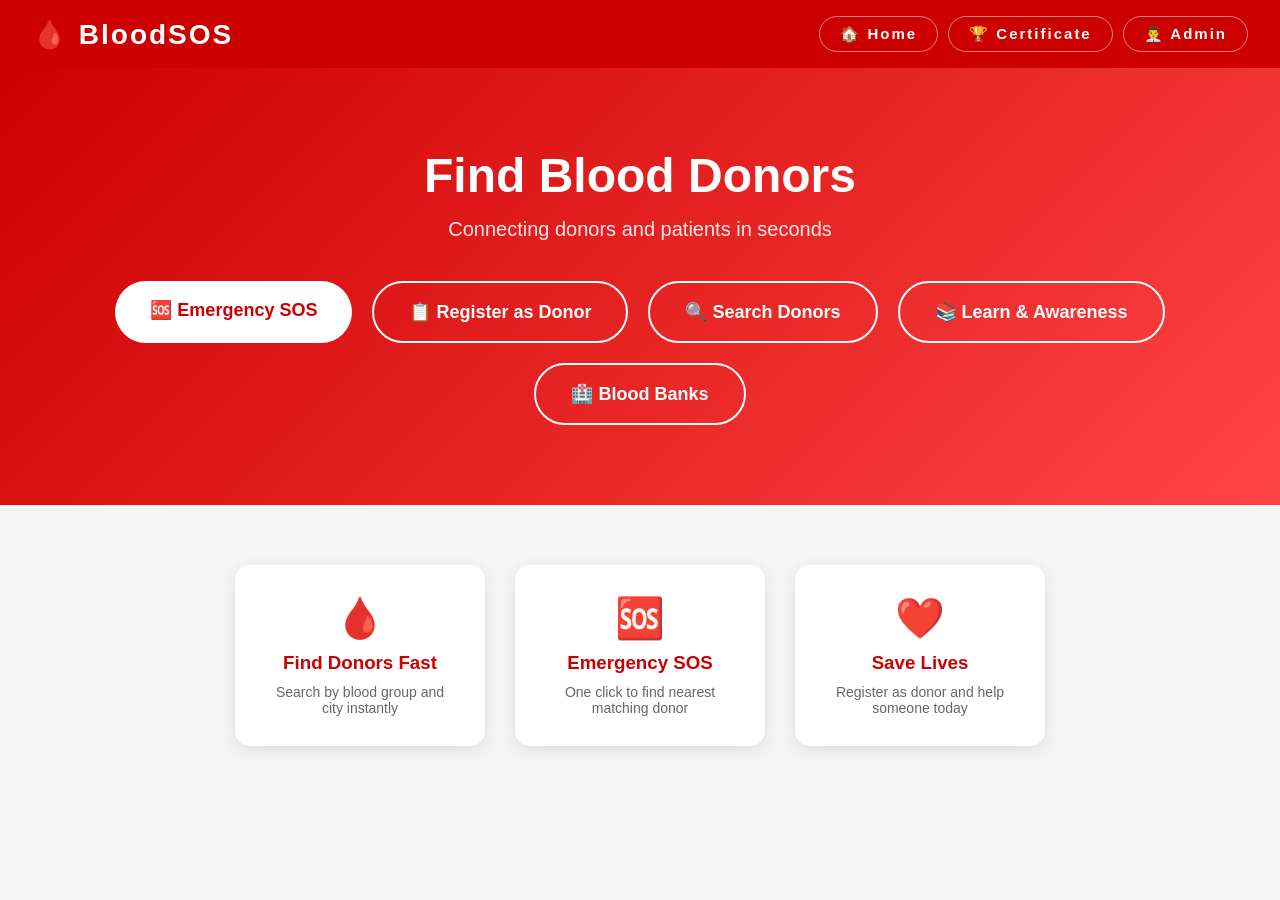
==== commit f9d42903: "fixed blood banks button styling" ====
--- a/index.html
+++ b/index.html
@@ -5,153 +5,63 @@
   <meta name="viewport" content="width=device-width, initial-scale=1.0">
   <title>BloodSOS - Emergency Blood Finder</title>
   <link rel="stylesheet" href="style.css">
-  <link href="https://fonts.googleapis.com/css2?family=Bebas+Neue&family=DM+Sans:wght@300;400;500;600;700&display=swap" rel="stylesheet">
 </head>
 <body>
 
-  <!-- NAVBAR -->
+  <!-- Navbar -->
   <nav class="navbar">
-    <div class="navbar-brand">🩸 BloodSOS</div>
+    🩸 BloodSOS
     <div class="navbar-links">
       <a href="index.html" class="nav-link">🏠 Home</a>
       <a href="certificate.html" class="nav-link">🏆 Certificate</a>
-      <a href="admin.html" class="nav-link admin">👨‍💼 Admin</a>
+      <a href="admin.html" class="nav-link">👨‍💼 Admin</a>
     </div>
   </nav>
 
-  <!-- HERO -->
+  <!-- Hero Section -->
   <div class="hero">
-    <div class="hero-tag"><span></span> Live Donor Network — Pune & Beyond</div>
-    <h1>SAVE A <span>LIFE</span><br>TODAY</h1>
-    <p class="hero-sub">Connect with blood donors instantly. Every second counts in an emergency.</p>
+    <h1>Find Blood Donors</h1>
+    <p>Connecting donors and patients in seconds</p>
+
+    <!-- 3 Main Buttons -->
     <div class="btn-container">
-      <a href="sos.html" class="btn-sos">🆘 Emergency SOS</a>
-      <a href="register.html" class="btn-register">📋 Register as Donor</a>
-      <a href="search.html" class="btn-search">🔍 Search Donors</a>
+
+      <a href="sos.html" class="btn-sos">
+        🆘 Emergency SOS
+      </a>
+
+      <a href="register.html" class="btn-register">
+        📋 Register as Donor
+      </a>
+
+      <a href="search.html" class="btn-search">
+        🔍 Search Donors
+      </a>
+
       <a href="education.html" class="btn-outline-white">📚 Learn & Awareness</a>
+
+      <a href="bloodbanks.html" class="btn-outline-white">🏥 Blood Banks</a>
     </div>
   </div>
 
-  <!-- STATS BAR -->
-  <div class="stats-bar">
-    <div class="stat-item">
-      <div class="stat-num">1 Unit</div>
-      <div class="stat-lbl">saves up to 3 lives</div>
+  <!-- Info Section -->
+  <div class="info-section">
+    <div class="info-card">
+      <h2>🩸</h2>
+      <h3>Find Donors Fast</h3>
+      <p>Search by blood group and city instantly</p>
     </div>
-    <div class="stat-item">
-      <div class="stat-num">Every 2s</div>
-      <div class="stat-lbl">someone needs blood</div>
+    <div class="info-card">
+      <h2>🆘</h2>
+      <h3>Emergency SOS</h3>
+      <p>One click to find nearest matching donor</p>
     </div>
-    <div class="stat-item">
-      <div class="stat-num">90 Days</div>
-      <div class="stat-lbl">between donations</div>
-    </div>
-    <div class="stat-item">
-      <div class="stat-num">38%</div>
-      <div class="stat-lbl">people are eligible</div>
+    <div class="info-card">
+      <h2>❤️</h2>
+      <h3>Save Lives</h3>
+      <p>Register as donor and help someone today</p>
     </div>
   </div>
 
-  <!-- HOW IT WORKS -->
-  <div class="how-section">
-    <div class="section">
-      <div class="section-tag">How It Works</div>
-      <div class="section-title">THREE SIMPLE STEPS</div>
-      <div class="steps-grid">
-        <div class="step-card">
-          <div class="step-num">01</div>
-          <div class="step-icon">🔍</div>
-          <h3>Search Donors</h3>
-          <p>Enter blood group and city to find available donors near you instantly.</p>
-        </div>
-        <div class="step-card">
-          <div class="step-num">02</div>
-          <div class="step-icon">📞</div>
-          <h3>Connect Directly</h3>
-          <p>Call or WhatsApp the donor directly. No middlemen, no delays.</p>
-        </div>
-        <div class="step-card">
-          <div class="step-num">03</div>
-          <div class="step-icon">🩸</div>
-          <h3>Save a Life</h3>
-          <p>Donor arrives at hospital and donates blood. A life is saved.</p>
-        </div>
-      </div>
-    </div>
-  </div>
-
-  <!-- FEATURES -->
-  <div class="features-section">
-    <div class="section">
-      <div class="section-tag">Features</div>
-      <div class="section-title">EVERYTHING YOU NEED</div>
-      <div class="features-grid">
-        <div class="feature-card red">
-          <div class="feature-icon">🆘</div>
-          <h3>Emergency SOS</h3>
-          <p>Send an instant SOS alert with hospital and blood group details.</p>
-          <a href="sos.html" class="feature-link">Send SOS →</a>
-        </div>
-        <div class="feature-card">
-          <div class="feature-icon">📋</div>
-          <h3>Register as Donor</h3>
-          <p>Join our donor network and be ready to save lives anytime.</p>
-          <a href="register.html" class="feature-link">Register →</a>
-        </div>
-        <div class="feature-card">
-          <div class="feature-icon">🔍</div>
-          <h3>Search Donors</h3>
-          <p>Find donors by blood group and city with compatibility guide.</p>
-          <a href="search.html" class="feature-link">Search →</a>
-        </div>
-        <div class="feature-card">
-          <div class="feature-icon">📚</div>
-          <h3>Learn & Awareness</h3>
-          <p>Myths, facts, eligibility and everything about blood donation.</p>
-          <a href="education.html" class="feature-link">Learn →</a>
-        </div>
-        <div class="feature-card">
-          <div class="feature-icon">🏆</div>
-          <h3>Donor Certificate</h3>
-          <p>Get your Blood Donor Hero certificate after every donation.</p>
-          <a href="certificate.html" class="feature-link">Get Certificate →</a>
-        </div>
-        <div class="feature-card">
-          <div class="feature-icon">👨‍💼</div>
-          <h3>Admin Dashboard</h3>
-          <p>Manage donors, view SOS alerts and export donor data easily.</p>
-          <a href="admin.html" class="feature-link">Dashboard →</a>
-        </div>
-      </div>
-    </div>
-  </div>
-
-  <!-- CTA -->
-  <div class="cta-section">
-    <div class="cta-inner">
-      <h2>🩸 Be Someone's Hero Today</h2>
-      <p>Register as a donor and save up to 3 lives with one donation</p>
-      <div class="cta-btns">
-        <a href="register.html" class="cta-btn-white">💉 Register as Donor</a>
-        <a href="sos.html" class="cta-btn-outline">🆘 Emergency SOS</a>
-      </div>
-    </div>
-  </div>
-
-  <!-- FOOTER -->
-  <footer class="main-footer">
-    <div class="footer-brand">🩸 BloodSOS</div>
-    <p>Connecting donors and patients in seconds · Saving Lives Together ❤️</p>
-    <div class="footer-links">
-      <a href="index.html">Home</a>
-      <a href="search.html">Search</a>
-      <a href="register.html">Register</a>
-      <a href="education.html">Learn</a>
-      <a href="certificate.html">Certificate</a>
-      <a href="admin.html">Admin</a>
-    </div>
-    <p class="footer-copy">© 2024 BloodSOS — Made with ❤️ to save lives</p>
-  </footer>
-
 </body>
 </html>
--- a/style.css
+++ b/style.css
@@ -2,550 +2,151 @@
   margin: 0;
   padding: 0;
   box-sizing: border-box;
-  font-family: 'DM Sans', 'Segoe UI', sans-serif;
-}
-
-:root {
-  --red: #d92b3a;
-  --red-dark: #a81e2a;
-  --red-light: #fff0f1;
-  --red-mid: #ffd6d9;
-  --bg: #f7f4f2;
-  --border: #e8e2de;
-  --text: #1a1210;
-  --muted: #8a7f7a;
+  font-family: 'Segoe UI', sans-serif;
 }
 
 body {
   background: #f5f5f5;
-  overflow-x: hidden;
-}
-
-/* ── NAVBAR ── */
+}
+
+/* Navbar */
 .navbar {
-  position: fixed;
-  top: 0;
-  left: 0;
-  right: 0;
-  z-index: 100;
-  display: flex;
-  align-items: center;
-  justify-content: space-between;
-  padding: 0 40px;
-  height: 64px;
-  background: rgba(255,255,255,0.95);
-  backdrop-filter: blur(12px);
-  border-bottom: 1px solid rgba(217,43,58,0.1);
-  box-shadow: 0 2px 20px rgba(0,0,0,0.06);
+  background: #cc0000;
+  color: white;
+  padding: 25px 30px;
   font-size: 28px;
   font-weight: bold;
+  text-align: center;
   letter-spacing: 2px;
-  color: var(--red);
-}
-
-.navbar-brand {
-  font-family: 'Bebas Neue', 'Segoe UI', sans-serif;
-  font-size: 28px;
-  letter-spacing: 2px;
-  color: var(--red);
-  display: flex;
-  align-items: center;
-  gap: 8px;
-}
-
-.navbar-links {
-  display: flex;
-  align-items: center;
-  gap: 8px;
-}
-
-.nav-link {
-  padding: 7px 16px;
-  border-radius: 8px;
-  text-decoration: none;
-  font-size: 13px;
-  font-weight: 600;
-  color: var(--muted);
-  transition: all 0.2s;
-  border: none;
-}
-
-.nav-link:hover {
-  background: var(--red-light);
-  color: var(--red);
-}
-
-.nav-link.admin {
-  background: var(--red);
-  color: white;
-}
-
-.nav-link.admin:hover {
-  background: var(--red-dark);
-  color: white;
-}
-
-/* ── HERO ── */
+}
+
+/* Hero Section */
 .hero {
-  min-height: 100vh;
-  background: linear-gradient(160deg, #1a0305 0%, #6b0d14 40%, #d92b3a 100%);
-  display: flex;
-  flex-direction: column;
-  align-items: center;
+  background: linear-gradient(135deg, #cc0000, #ff4444);
+  color: white;
+  text-align: center;
+  padding: 80px 20px;
+}
+
+.hero h1 {
+  font-size: 48px;
+  margin-bottom: 15px;
+}
+
+.hero p {
+  font-size: 20px;
+  margin-bottom: 40px;
+  opacity: 0.9;
+}
+
+/* Buttons */
+.btn-container {
+  display: flex;
   justify-content: center;
-  text-align: center;
-  padding: 100px 20px 60px;
-  position: relative;
-  overflow: hidden;
-}
-
-.hero::before {
-  content: '';
-  position: absolute;
-  width: 600px;
-  height: 600px;
-  background: radial-gradient(circle, rgba(255,255,255,0.04) 0%, transparent 70%);
-  top: -100px;
-  right: -100px;
-  border-radius: 50%;
-  animation: float 8s ease-in-out infinite;
-}
-
-.hero::after {
-  content: '';
-  position: absolute;
-  width: 400px;
-  height: 400px;
-  background: radial-gradient(circle, rgba(255,255,255,0.03) 0%, transparent 70%);
-  bottom: -50px;
-  left: -50px;
-  border-radius: 50%;
-  animation: float 6s ease-in-out infinite reverse;
-}
-
-@keyframes float {
-  0%, 100% { transform: translateY(0px) scale(1); }
-  50% { transform: translateY(-30px) scale(1.05); }
-}
-
-.hero-tag {
-  display: inline-flex;
-  align-items: center;
-  gap: 8px;
-  background: rgba(255,255,255,0.12);
-  color: rgba(255,255,255,0.9);
-  padding: 6px 18px;
-  border-radius: 30px;
-  font-size: 13px;
-  font-weight: 600;
-  border: 1px solid rgba(255,255,255,0.2);
-  margin-bottom: 28px;
-  letter-spacing: 0.5px;
-  animation: fadeUp 0.6s ease both;
-}
-
-.hero-tag span {
-  width: 8px;
-  height: 8px;
-  background: #4ade80;
-  border-radius: 50%;
-  animation: pulse-dot 1.5s infinite;
+  gap: 20px;
+  flex-wrap: wrap;
+}
+
+.btn-sos {
+  background: white;
+  color: #cc0000;
+  padding: 18px 35px;
+  border-radius: 50px;
+  text-decoration: none;
+  font-size: 18px;
+  font-weight: bold;
+  animation: pulse 1.5s infinite;
+}
+
+.btn-register {
+  background: transparent;
+  color: white;
+  border: 2px solid white;
+  padding: 18px 35px;
+  border-radius: 50px;
+  text-decoration: none;
+  font-size: 18px;
+  font-weight: bold;
+}
+
+.btn-search {
+  background: transparent;
+  color: white;
+  border: 2px solid white;
+  padding: 18px 35px;
+  border-radius: 50px;
+  text-decoration: none;
+  font-size: 18px;
+  font-weight: bold;
+}
+
+.btn-register:hover, .btn-search:hover {
+  background: white;
+  color: #cc0000;
+}
+
+.btn-outline-white {
   display: inline-block;
-}
-
-@keyframes pulse-dot {
-  0%, 100% { opacity: 1; transform: scale(1); }
-  50% { opacity: 0.6; transform: scale(1.3); }
-}
-
-.hero h1 {
-  font-family: 'Bebas Neue', 'Segoe UI', sans-serif;
-  font-size: clamp(56px, 10vw, 110px);
-  color: white;
-  line-height: 0.95;
-  letter-spacing: 2px;
-  margin-bottom: 24px;
-  animation: fadeUp 0.7s ease 0.1s both;
-}
-
-.hero h1 span {
-  color: #ffd6d9;
-}
-
-.hero-sub {
+  margin-top: 0;
+  background: transparent;
+  color: white;
+  border: 2px solid white;
+  padding: 18px 35px;
+  border-radius: 50px;
+  text-decoration: none;
   font-size: 18px;
-  color: rgba(255,255,255,0.75);
-  max-width: 480px;
-  line-height: 1.6;
-  margin-bottom: 48px;
-  font-weight: 400;
-  animation: fadeUp 0.7s ease 0.2s both;
-}
-
-@keyframes fadeUp {
-  from { opacity: 0; transform: translateY(24px); }
-  to { opacity: 1; transform: translateY(0); }
-}
-
-/* ── HERO BUTTONS ── */
-.btn-container {
-  display: flex;
+  font-weight: bold;
+}
+
+.btn-outline-white:hover {
+  background: white;
+  color: #d92b3a;
+}
+
+/* Pulse Animation for SOS */
+@keyframes pulse {
+  0% { transform: scale(1); }
+  50% { transform: scale(1.05); }
+  100% { transform: scale(1); }
+}
+
+/* Info Section */
+.info-section {
+  display: flex;
+  justify-content: center;
+  gap: 30px;
+  padding: 60px 20px;
   flex-wrap: wrap;
-  justify-content: center;
-  gap: 12px;
-  animation: fadeUp 0.7s ease 0.3s both;
-}
-
-.btn-sos {
-  display: inline-flex;
-  align-items: center;
-  gap: 8px;
-  background: white;
-  color: var(--red);
-  padding: 16px 32px;
-  border-radius: 12px;
-  text-decoration: none;
-  font-size: 16px;
-  font-weight: 800;
-  box-shadow: 0 4px 24px rgba(0,0,0,0.2);
-  animation: pulse-btn 2s infinite;
-  transition: transform 0.2s;
-}
-
-.btn-sos:hover {
-  transform: translateY(-2px);
-}
-
-@keyframes pulse-btn {
-  0%, 100% { box-shadow: 0 4px 24px rgba(0,0,0,0.2); }
-  50% { box-shadow: 0 4px 32px rgba(255,255,255,0.4); }
-}
-
-.btn-register,
-.btn-search,
-.btn-outline-white {
-  display: inline-flex;
-  align-items: center;
-  gap: 8px;
-  background: rgba(255,255,255,0.12);
-  color: white;
-  border: 1.5px solid rgba(255,255,255,0.3);
-  padding: 16px 28px;
-  border-radius: 12px;
-  text-decoration: none;
-  font-size: 15px;
-  font-weight: 600;
-  transition: all 0.2s;
-  backdrop-filter: blur(8px);
-}
-
-.btn-register:hover,
-.btn-search:hover,
-.btn-outline-white:hover {
-  background: rgba(255,255,255,0.22);
-  border-color: rgba(255,255,255,0.6);
-  transform: translateY(-2px);
-}
-
-/* ── STATS BAR ── */
-.stats-bar {
-  background: white;
-  display: flex;
-  justify-content: center;
-  flex-wrap: wrap;
-  border-bottom: 1px solid var(--border);
-  box-shadow: 0 4px 24px rgba(0,0,0,0.06);
-}
-
-.stat-item {
-  text-align: center;
-  padding: 28px 48px;
-  border-right: 1px solid var(--border);
-}
-
-.stat-item:last-child {
-  border-right: none;
-}
-
-.stat-num {
-  font-family: 'Bebas Neue', 'Segoe UI', sans-serif;
+}
+
+.info-card {
+  background: white;
+  border-radius: 15px;
+  padding: 30px;
+  text-align: center;
+  width: 250px;
+  box-shadow: 0 4px 15px rgba(0,0,0,0.1);
+}
+
+.info-card h2 {
   font-size: 40px;
-  color: var(--red);
-  letter-spacing: 1px;
-  line-height: 1;
-}
-
-.stat-lbl {
-  font-size: 12px;
-  color: var(--muted);
-  margin-top: 4px;
-  font-weight: 500;
-}
-
-/* ── HOW IT WORKS ── */
-.how-section {
-  background: var(--bg);
-  padding: 20px 0;
-}
-
-.section {
-  padding: 80px 20px;
-  max-width: 1100px;
-  margin: 0 auto;
-}
-
-.section-tag {
-  display: inline-block;
-  background: var(--red-light);
-  color: var(--red);
-  padding: 4px 14px;
-  border-radius: 20px;
-  font-size: 12px;
-  font-weight: 700;
-  letter-spacing: 0.5px;
-  margin-bottom: 12px;
-  text-transform: uppercase;
-}
-
-.section-title {
-  font-family: 'Bebas Neue', 'Segoe UI', sans-serif;
-  font-size: 48px;
-  letter-spacing: 1px;
-  margin-bottom: 48px;
-  color: var(--text);
-}
-
-.steps-grid {
-  display: grid;
-  grid-template-columns: repeat(3, 1fr);
-  gap: 24px;
-}
-
-.step-card {
-  background: white;
-  border-radius: 20px;
-  padding: 32px 28px;
-  border: 1px solid var(--border);
-  transition: transform 0.2s, box-shadow 0.2s;
-}
-
-.step-card:hover {
-  transform: translateY(-4px);
-  box-shadow: 0 12px 32px rgba(0,0,0,0.08);
-}
-
-.step-num {
-  font-family: 'Bebas Neue', 'Segoe UI', sans-serif;
-  font-size: 48px;
-  color: var(--red-mid);
-  line-height: 1;
-  margin-bottom: 12px;
-  letter-spacing: 1px;
-}
-
-.step-icon {
-  font-size: 32px;
-  margin-bottom: 14px;
-}
-
-.step-card h3 {
-  font-size: 18px;
-  font-weight: 700;
-  margin-bottom: 8px;
-}
-
-.step-card p {
+  margin-bottom: 10px;
+}
+
+.info-card h3 {
+  color: #cc0000;
+  margin-bottom: 10px;
+}
+
+.info-card p {
+  color: #666;
   font-size: 14px;
-  color: var(--muted);
-  line-height: 1.6;
-}
-
-/* ── FEATURES ── */
-.features-section {
-  background: white;
-  padding: 20px 0;
-}
-
-.features-grid {
-  display: grid;
-  grid-template-columns: repeat(3, 1fr);
-  gap: 20px;
-}
-
-.feature-card {
-  background: var(--bg);
-  border-radius: 16px;
-  padding: 28px 24px;
-  border: 1px solid var(--border);
-  transition: transform 0.2s, box-shadow 0.2s;
-}
-
-.feature-card:hover {
-  transform: translateY(-3px);
-  box-shadow: 0 8px 24px rgba(0,0,0,0.08);
-}
-
-.feature-card.red {
-  background: var(--red);
-  color: white;
-  border-color: var(--red);
-}
-
-.feature-card.red p {
-  color: rgba(255,255,255,0.8);
-}
-
-.feature-card.red .feature-link {
-  color: white;
-  border-color: rgba(255,255,255,0.4);
-}
-
-.feature-icon {
-  font-size: 32px;
-  margin-bottom: 14px;
-}
-
-.feature-card h3 {
-  font-size: 16px;
-  font-weight: 700;
-  margin-bottom: 8px;
-}
-
-.feature-card p {
-  font-size: 13px;
-  color: var(--muted);
-  line-height: 1.6;
-  margin-bottom: 16px;
-}
-
-.feature-link {
-  display: inline-block;
-  font-size: 13px;
-  font-weight: 700;
-  color: var(--red);
-  text-decoration: none;
-  border-bottom: 1.5px solid var(--red-mid);
-  padding-bottom: 2px;
-  transition: border-color 0.2s;
-}
-
-.feature-link:hover {
-  border-color: var(--red);
-}
-
-/* ── CTA SECTION ── */
-.cta-section {
-  background: linear-gradient(135deg, #1a0305, #d92b3a);
-  padding: 80px 20px;
-  text-align: center;
-}
-
-.cta-inner {
-  max-width: 560px;
-  margin: 0 auto;
-}
-
-.cta-inner h2 {
-  font-size: 36px;
-  font-weight: 800;
-  color: white;
-  margin-bottom: 12px;
-}
-
-.cta-inner p {
-  color: rgba(255,255,255,0.8);
-  font-size: 16px;
-  margin-bottom: 32px;
-}
-
-.cta-btns {
-  display: flex;
-  gap: 12px;
-  justify-content: center;
-  flex-wrap: wrap;
-}
-
-.cta-btn-white {
-  padding: 14px 32px;
-  background: white;
-  color: var(--red);
-  border-radius: 12px;
-  text-decoration: none;
-  font-weight: 700;
-  font-size: 15px;
-  transition: transform 0.2s;
-}
-
-.cta-btn-white:hover {
-  transform: translateY(-2px);
-}
-
-.cta-btn-outline {
-  padding: 14px 32px;
-  background: transparent;
-  color: white;
-  border: 2px solid rgba(255,255,255,0.4);
-  border-radius: 12px;
-  text-decoration: none;
-  font-weight: 700;
-  font-size: 15px;
-  transition: all 0.2s;
-}
-
-.cta-btn-outline:hover {
-  background: rgba(255,255,255,0.1);
-  border-color: white;
-}
-
-/* ── MAIN FOOTER ── */
-.main-footer {
-  background: #1a0305;
-  color: rgba(255,255,255,0.6);
-  text-align: center;
-  padding: 48px 20px;
-}
-
-.footer-brand {
-  font-family: 'Bebas Neue', 'Segoe UI', sans-serif;
-  font-size: 32px;
-  color: white;
-  letter-spacing: 2px;
-  margin-bottom: 8px;
-}
-
-.main-footer p {
-  font-size: 13px;
-  margin-bottom: 20px;
-}
-
-.footer-links {
-  display: flex;
-  gap: 20px;
-  justify-content: center;
-  flex-wrap: wrap;
-  margin-bottom: 20px;
-}
-
-.footer-links a {
-  color: rgba(255,255,255,0.5);
-  text-decoration: none;
-  font-size: 13px;
-  transition: color 0.2s;
-}
-
-.footer-links a:hover {
-  color: white;
-}
-
-.footer-copy {
-  font-size: 12px;
-  color: rgba(255,255,255,0.3);
-}
-
-/* ── FORM PAGES ── */
+}
+
+/* Form Styles */
 .form-container {
   max-width: 500px;
-  margin: 100px auto 50px;
+  margin: 50px auto;
   background: white;
   padding: 40px;
   border-radius: 15px;
@@ -601,7 +202,7 @@
   background: #aa0000;
 }
 
-/* ── DONOR CARD ── */
+/* Donor Card */
 .donor-card {
   background: white;
   border-left: 5px solid #cc0000;
@@ -626,7 +227,7 @@
   text-decoration: none;
 }
 
-/* ── BACK BUTTON ── */
+/* Back to Home Button */
 .back-btn {
   display: block;
   text-align: center;
@@ -645,7 +246,6 @@
   background: #111;
 }
 
-/* ── SIMPLE FOOTER ── */
 .footer {
   text-align: center;
   padding: 30px;
@@ -655,7 +255,7 @@
   border-top: 1px solid #ddd;
 }
 
-/* ── TOGGLE EDIT BUTTON ── */
+/* Toggle Edit Button */
 .toggle-edit-btn {
   width: 100%;
   padding: 12px;
@@ -675,15 +275,10 @@
   color: white;
 }
 
-/* ── RESULTS ── */
-.results {
-  margin-top: 20px;
-}
-
 /* ── CERTIFICATE PAGE ── */
 .cert-container {
   max-width: 520px;
-  margin: 100px auto 40px;
+  margin: 40px auto;
   padding: 0 20px;
 }
 
@@ -917,39 +512,291 @@
   font-weight: 600;
 }
 
-/* ── RESPONSIVE ── */
-@media (max-width: 768px) {
-  .navbar {
-    padding: 0 16px;
+.cert-footer {
+  display: flex;
+  justify-content: center;
+  padding-top: 16px;
+  border-top: 1px dashed #e8e2de;
+}
+
+.cert-date-box {
+  text-align: center;
+}
+
+.cert-date-box p {
+  font-size: 11px;
+  color: #999;
+  margin-top: 4px;
+}
+
+.date-val {
+  font-size: 14px;
+  font-weight: 700;
+  color: #1a1210;
+}
+
+.navbar {
+  display: flex;
+  align-items: center;
+  justify-content: space-between;
+  padding: 16px 32px;
+}
+
+.navbar-links {
+  display: flex;
+  gap: 10px;
+}
+
+.nav-link {
+  color: white;
+  text-decoration: none;
+  font-size: 15px;
+  font-weight: 600;
+  padding: 8px 20px;
+  border-radius: 20px;
+  border: 1.5px solid rgba(255,255,255,0.5);
+  transition: all 0.2s;
+}
+
+.nav-link:hover {
+  background: rgba(255,255,255,0.2);
+  border-color: white;
+}
+
+@media (max-width: 480px) {
+  .nav-link {
+    font-size: 11px;
+    padding: 5px 10px;
   }
-
-  .steps-grid {
-    grid-template-columns: 1fr;
-  }
-
-  .features-grid {
-    grid-template-columns: 1fr 1fr;
-  }
-
-  .stat-item {
-    padding: 20px 24px;
-  }
-
-  .section-title {
-    font-size: 36px;
-  }
-
-  .hero h1 {
-    font-size: 56px;
-  }
-}
-
-@media (max-width: 480px) {
-  .features-grid {
-    grid-template-columns: 1fr;
-  }
-
-  .navbar-links .nav-link:not(.admin) {
-    display: none;
-  }
+}
+
+/* BLOOD BANKS PAGE */
+
+.bb-hero {
+  background: #c0392b;
+  padding: 80px 20px 48px;
+  text-align: center;
+  color: white;
+}
+
+.bb-hero h1 {
+  font-size: 32px;
+  font-weight: 800;
+  margin-bottom: 8px;
+}
+
+.bb-hero p {
+  font-size: 15px;
+  opacity: 0.85;
+  max-width: 460px;
+  margin: 0 auto 20px;
+  line-height: 1.6;
+}
+
+.bb-hero-note {
+  display: inline-flex;
+  align-items: center;
+  gap: 8px;
+  background: rgba(255,255,255,0.15);
+  border: 1px solid rgba(255,255,255,0.25);
+  color: white;
+  padding: 6px 16px;
+  border-radius: 100px;
+  font-size: 12px;
+  font-weight: 600;
+}
+
+.bb-container {
+  max-width: 960px;
+  margin: 0 auto;
+  padding: 40px 20px;
+}
+
+.bb-info {
+  background: #fff8e6;
+  border: 1.5px solid #f5c842;
+  border-radius: 12px;
+  padding: 14px 18px;
+  font-size: 13px;
+  color: #7a5c00;
+  margin-bottom: 28px;
+  display: flex;
+  align-items: center;
+  gap: 10px;
+}
+
+.bb-grid {
+  display: grid;
+  grid-template-columns: repeat(2, 1fr);
+  gap: 16px;
+  margin-bottom: 32px;
+}
+
+.bb-card {
+  background: white;
+  border-radius: 16px;
+  padding: 24px;
+  border: 1px solid #efefef;
+  box-shadow: 0 2px 12px rgba(0,0,0,0.04);
+  transition: box-shadow 0.2s, transform 0.2s;
+}
+
+.bb-card:hover {
+  box-shadow: 0 8px 28px rgba(0,0,0,0.09);
+  transform: translateY(-2px);
+}
+
+.bb-card-top {
+  display: flex;
+  align-items: flex-start;
+  justify-content: space-between;
+  gap: 12px;
+  margin-bottom: 12px;
+}
+
+.bb-name {
+  font-size: 15px;
+  font-weight: 700;
+  color: #111;
+  margin-bottom: 5px;
+  line-height: 1.3;
+}
+
+.bb-type {
+  display: inline-block;
+  font-size: 11px;
+  font-weight: 600;
+  background: #fadbd8;
+  color: #c0392b;
+  padding: 3px 10px;
+  border-radius: 20px;
+}
+
+.bb-status {
+  display: inline-flex;
+  align-items: center;
+  gap: 5px;
+  font-size: 11px;
+  font-weight: 600;
+  padding: 4px 10px;
+  border-radius: 20px;
+  white-space: nowrap;
+  flex-shrink: 0;
+}
+
+.bb-status.open {
+  background: #d5f5e3;
+  color: #1e8449;
+}
+
+.bb-status.hours {
+  background: #fef9e7;
+  color: #d68910;
+}
+
+.status-dot {
+  width: 6px;
+  height: 6px;
+  border-radius: 50%;
+  background: currentColor;
+}
+
+.bb-address {
+  font-size: 13px;
+  color: #666;
+  margin-bottom: 6px;
+  line-height: 1.5;
+}
+
+.bb-phone {
+  font-size: 13px;
+  color: #333;
+  font-weight: 600;
+  margin-bottom: 6px;
+}
+
+.bb-timing {
+  font-size: 12px;
+  color: #999;
+  margin-bottom: 16px;
+}
+
+.bb-actions {
+  display: flex;
+  gap: 8px;
+  flex-wrap: wrap;
+}
+
+.bb-btn {
+  padding: 8px 14px;
+  border-radius: 8px;
+  font-size: 12px;
+  font-weight: 600;
+  text-decoration: none;
+  transition: all 0.15s;
+  border: none;
+  cursor: pointer;
+  display: inline-block;
+}
+
+.bb-btn.call {
+  background: #c0392b;
+  color: white;
+}
+.bb-btn.call:hover { background: #922b21; }
+
+.bb-btn.wa {
+  background: #25d366;
+  color: white;
+}
+.bb-btn.wa:hover { background: #1da851; }
+
+.bb-btn.maps {
+  background: #f0f0f0;
+  color: #333;
+}
+.bb-btn.maps:hover { background: #e0e0e0; }
+
+.bb-back {
+  display: block;
+  text-align: center;
+  padding: 14px;
+  background: #c0392b;
+  color: white;
+  border-radius: 10px;
+  text-decoration: none;
+  font-size: 15px;
+  font-weight: 700;
+  transition: background 0.2s;
+  margin-top: 8px;
+}
+.bb-back:hover { background: #922b21; }
+
+.bb-source {
+  text-align: center;
+  font-size: 12px;
+  color: #aaa;
+  margin-top: 24px;
+}
+.bb-source a {
+  color: #c0392b;
+  text-decoration: none;
+  font-weight: 600;
+}
+.bb-source a:hover { text-decoration: underline; }
+
+.footer {
+  text-align: center;
+  padding: 24px;
+  color: #888;
+  font-size: 13px;
+  border-top: 1px solid #e8e2de;
+  margin-top: 20px;
+}
+
+/* RESPONSIVE */
+@media (max-width: 640px) {
+  .bb-grid { grid-template-columns: 1fr; }
+  .bb-hero h1 { font-size: 24px; }
+  .bb-container { padding: 24px 16px; }
 }
